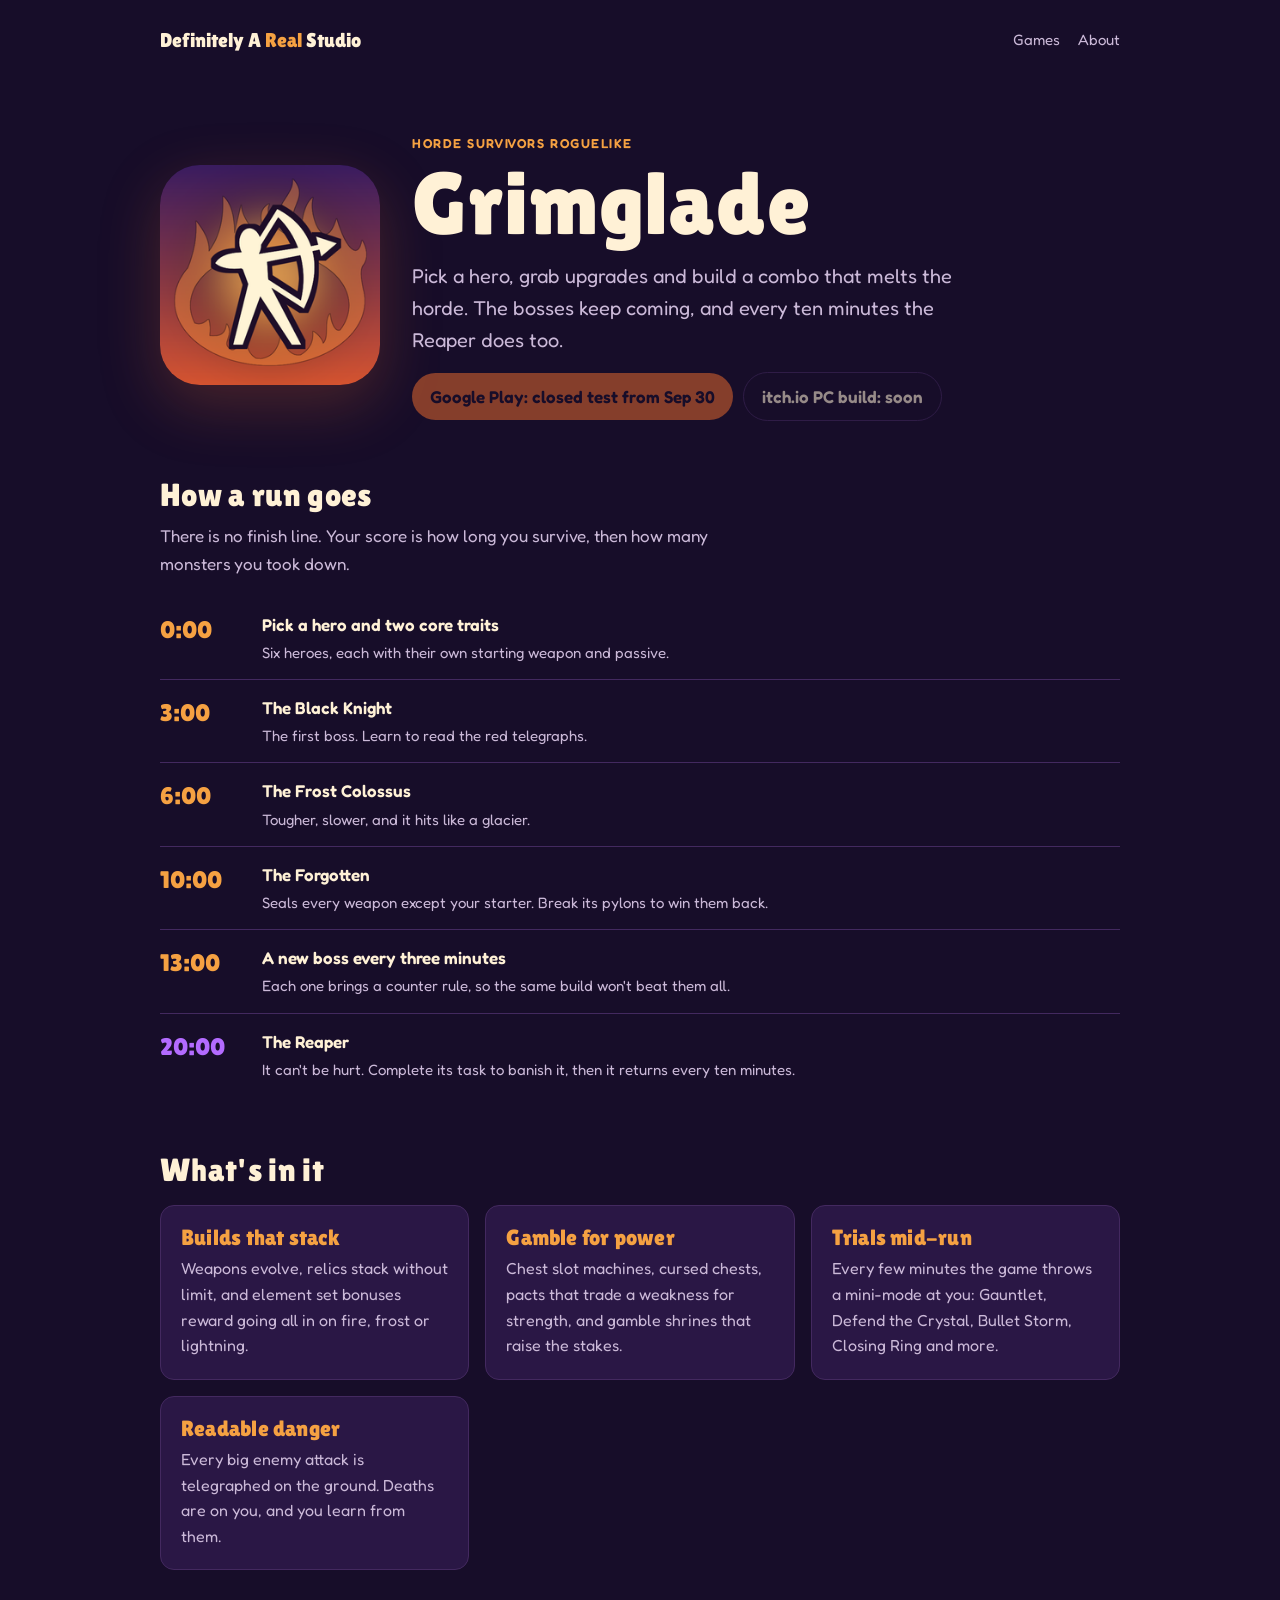
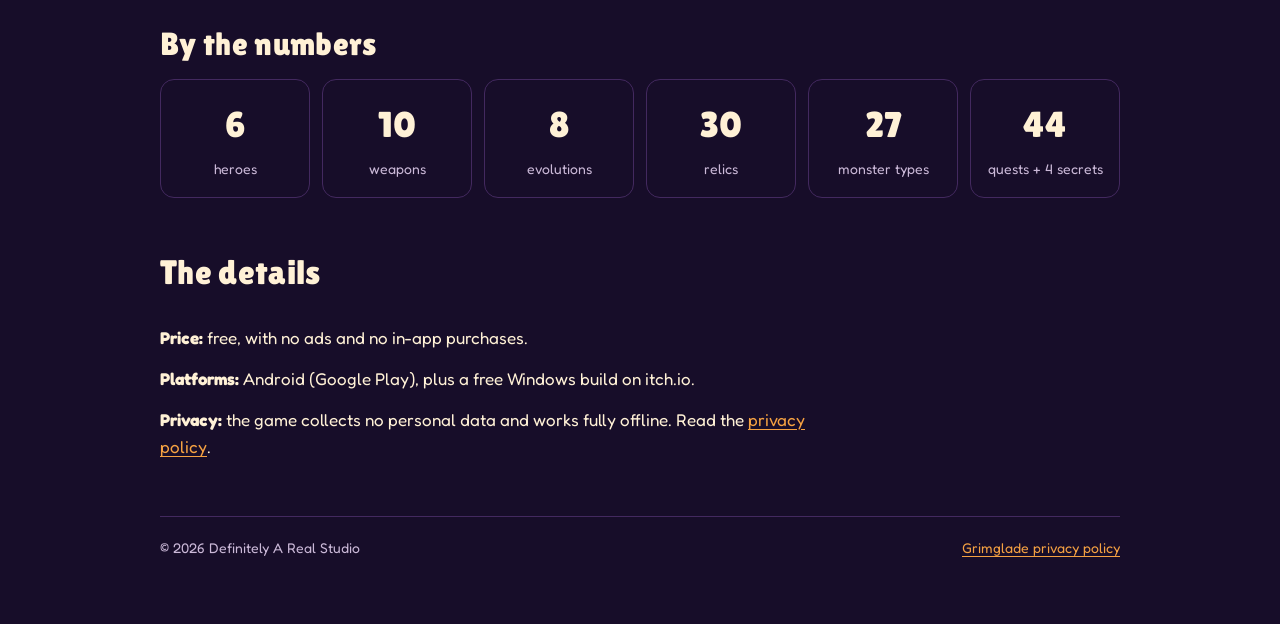
==== grimglade/index.html @ 6ee73f91 "Studio site: home, Grimglade page and privacy policy" ====
<!doctype html>
<html lang="en">
<head>
  <meta charset="utf-8">
  <meta name="viewport" content="width=device-width, initial-scale=1">
  <title>Grimglade</title>
  <meta name="description" content="Grimglade is a free horde survivors roguelike: build a combo, fight a boss every three minutes, and outlast the Reaper. Coming to Android.">
  <meta property="og:title" content="Grimglade">
  <meta property="og:description" content="Build a combo, fight a boss every three minutes, outlast the Reaper.">
  <meta property="og:image" content="https://definitelyagamestudio.github.io/assets/grimglade-icon-256.png">
  <link rel="icon" type="image/png" href="../assets/favicon.png">
  <link rel="preconnect" href="https://fonts.googleapis.com">
  <link rel="preconnect" href="https://fonts.gstatic.com" crossorigin>
  <link rel="stylesheet" href="https://fonts.googleapis.com/css2?family=Fredoka:wght@400;500;600&family=Lilita+One&display=swap">
  <link rel="stylesheet" href="../assets/style.css">
</head>
<body>
  <div class="page">
    <header class="site-head">
      <a class="wordmark" href="../">Definitely A <span>Real</span> Studio</a>
      <nav class="nav" aria-label="Main">
        <a href="../#games">Games</a>
        <a href="../#about">About</a>
      </nav>
    </header>

    <main class="stack">
      <section class="game-hero">
        <img src="../assets/grimglade-icon-256.png" alt="Grimglade app icon: an archer drawing a bow in front of flames" width="220" height="220">
        <div>
          <span class="eyebrow">Horde survivors roguelike</span>
          <h1>Grimglade</h1>
          <p class="pitch">Pick a hero, grab upgrades and build a combo that melts the horde. The bosses keep coming, and every ten minutes the Reaper does too.</p>
          <div class="buttons">
            <span class="button" aria-disabled="true">Google Play: closed test from Sep 30</span>
            <span class="button ghost" aria-disabled="true">itch.io PC build: soon</span>
          </div>
        </div>
      </section>

      <section aria-labelledby="run-title">
        <h2 id="run-title">How a run goes</h2>
        <p class="section-intro">There is no finish line. Your score is how long you survive, then how many monsters you took down.</p>
        <ol class="timeline">
          <li><time>0:00</time><div><strong>Pick a hero and two core traits</strong><span>Six heroes, each with their own starting weapon and passive.</span></div></li>
          <li><time>3:00</time><div><strong>The Black Knight</strong><span>The first boss. Learn to read the red telegraphs.</span></div></li>
          <li><time>6:00</time><div><strong>The Frost Colossus</strong><span>Tougher, slower, and it hits like a glacier.</span></div></li>
          <li><time>10:00</time><div><strong>The Forgotten</strong><span>Seals every weapon except your starter. Break its pylons to win them back.</span></div></li>
          <li><time>13:00</time><div><strong>A new boss every three minutes</strong><span>Each one brings a counter rule, so the same build won't beat them all.</span></div></li>
          <li class="reaper"><time>20:00</time><div><strong>The Reaper</strong><span>It can't be hurt. Complete its task to banish it, then it returns every ten minutes.</span></div></li>
        </ol>
      </section>

      <section aria-labelledby="features-title">
        <h2 id="features-title">What's in it</h2>
        <div class="features">
          <div class="feature"><h3>Builds that stack</h3><p>Weapons evolve, relics stack without limit, and element set bonuses reward going all in on fire, frost or lightning.</p></div>
          <div class="feature"><h3>Gamble for power</h3><p>Chest slot machines, cursed chests, pacts that trade a weakness for strength, and gamble shrines that raise the stakes.</p></div>
          <div class="feature"><h3>Trials mid-run</h3><p>Every few minutes the game throws a mini-mode at you: Gauntlet, Defend the Crystal, Bullet Storm, Closing Ring and more.</p></div>
          <div class="feature"><h3>Readable danger</h3><p>Every big enemy attack is telegraphed on the ground. Deaths are on you, and you learn from them.</p></div>
        </div>
      </section>

      <section aria-labelledby="counts-title">
        <h2 id="counts-title">By the numbers</h2>
        <div class="counts">
          <div class="count"><b>6</b><span>heroes</span></div>
          <div class="count"><b>10</b><span>weapons</span></div>
          <div class="count"><b>8</b><span>evolutions</span></div>
          <div class="count"><b>30</b><span>relics</span></div>
          <div class="count"><b>27</b><span>monster types</span></div>
          <div class="count"><b>44</b><span>quests + 4 secrets</span></div>
        </div>
      </section>

      <section class="about" aria-labelledby="facts-title">
        <h2 id="facts-title">The details</h2>
        <p><strong>Price:</strong> free, with no ads and no in-app purchases.</p>
        <p><strong>Platforms:</strong> Android (Google Play), plus a free Windows build on itch.io.</p>
        <p><strong>Privacy:</strong> the game collects no personal data and works fully offline. Read the <a href="privacy/">privacy policy</a>.</p>
      </section>
    </main>

    <footer class="site-foot">
      <span>© 2026 Definitely A Real Studio</span>
      <a href="privacy/">Grimglade privacy policy</a>
    </footer>
  </div>
</body>
</html>
---- assets/style.css ----
/* Definitely A Real Studio - shared styles. Colours come from the Grimglade key art. */
:root {
  --night: #170d29;
  --plum: #2a1745;
  --plum-line: #43295f;
  --ember: #e0662e;
  --flame: #f5a142;
  --bone: #fff1d6;
  --muted: #cbb9d8;
  --reaper: #b36bff;
  --radius: 14px;
  color-scheme: dark;
}

* { box-sizing: border-box; }

body {
  margin: 0;
  padding: 0 16px;
  background: var(--night);
  color: var(--bone);
  font: 17px/1.6 "Fredoka", "Trebuchet MS", system-ui, sans-serif;
}

a { color: var(--flame); text-underline-offset: 3px; }
a:hover { color: var(--bone); }
a:focus-visible, .button:focus-visible { outline: 3px solid var(--flame); outline-offset: 3px; }

h1, h2, h3 {
  font-family: "Lilita One", "Impact", system-ui, sans-serif;
  font-weight: 400;
  line-height: 1.1;
  letter-spacing: 0.01em;
  text-wrap: balance;
  margin: 0;
}

.page { max-width: 960px; margin: 0 auto; padding-block: 24px 64px; display: grid; gap: 56px; }
.stack { display: grid; gap: 56px; }

/* Header */
.site-head { display: flex; flex-wrap: wrap; align-items: center; justify-content: space-between; gap: 12px; }
.wordmark { font-family: "Lilita One", system-ui, sans-serif; font-size: 20px; color: var(--bone); text-decoration: none; }
.wordmark span { color: var(--flame); }
.nav { display: flex; gap: 18px; font-size: 15px; }
.nav a { color: var(--muted); text-decoration: none; }
.nav a:hover { color: var(--bone); }

/* Studio hero */
.hero { display: grid; gap: 16px; padding-top: 24px; }
.hero h1 { font-size: clamp(40px, 8vw, 76px); }
.hero h1 .fine { display: block; font-size: 0.42em; color: var(--muted); margin-top: 10px; font-family: "Fredoka", system-ui, sans-serif; font-weight: 500; letter-spacing: 0; }
.hero p { margin: 0; max-width: 60ch; color: var(--muted); font-size: 19px; }

.eyebrow { font-size: 13px; letter-spacing: 0.12em; text-transform: uppercase; color: var(--flame); font-weight: 600; }

/* Game card */
.games { display: grid; gap: 20px; }
.game-card {
  display: grid;
  grid-template-columns: 160px 1fr;
  gap: 24px;
  align-items: center;
  padding: 24px;
  border-radius: var(--radius);
  background: linear-gradient(135deg, var(--plum), #3b1d3d 60%, #5a2a26);
  border: 1px solid var(--plum-line);
  text-decoration: none;
  color: var(--bone);
  transition: transform 0.2s ease, border-color 0.2s ease;
}
.game-card:hover { transform: translateY(-3px); border-color: var(--ember); color: var(--bone); }
.game-card img { width: 160px; height: 160px; border-radius: 28px; display: block; }
.game-card h3 { font-size: 34px; }
.game-card p { margin: 6px 0 12px; color: var(--muted); }

.tags { display: flex; flex-wrap: wrap; gap: 8px; }
.tag { font-size: 13px; padding: 3px 10px; border-radius: 99px; background: rgba(255, 241, 214, 0.08); border: 1px solid var(--plum-line); color: var(--bone); }
.tag.status { background: rgba(245, 161, 66, 0.15); border-color: rgba(245, 161, 66, 0.5); color: var(--flame); }

/* About */
.about { display: grid; gap: 14px; max-width: 65ch; }
.about h2 { font-size: 34px; }
.about p { margin: 0; }

/* Game page */
.game-hero { display: grid; grid-template-columns: 220px 1fr; gap: 32px; align-items: center; padding-top: 16px; }
.game-hero img { width: 220px; height: 220px; border-radius: 40px; box-shadow: 0 20px 60px rgba(224, 102, 46, 0.25); }
.game-hero h1 { font-size: clamp(48px, 9vw, 88px); }
.game-hero .pitch { font-size: 20px; color: var(--muted); margin: 8px 0 16px; max-width: 48ch; }
.buttons { display: flex; flex-wrap: wrap; gap: 10px; align-items: center; }
.button {
  display: inline-block; padding: 10px 18px; border-radius: 99px; font-weight: 600; text-decoration: none;
  background: var(--ember); color: var(--night);
}
.button.ghost { background: transparent; color: var(--bone); border: 1px solid var(--plum-line); }
.button[aria-disabled="true"] { opacity: 0.55; pointer-events: none; }

section h2 { font-size: 32px; margin-bottom: 18px; }
.section-intro { margin: -8px 0 20px; color: var(--muted); max-width: 60ch; }

/* The run timeline: a real sequence, so it is drawn as one */
.timeline { list-style: none; margin: 0; padding: 0; display: grid; gap: 0; }
.timeline li { display: grid; grid-template-columns: 84px 1fr; gap: 18px; padding: 14px 0; border-top: 1px solid var(--plum-line); }
.timeline li:first-child { border-top: 0; }
.timeline time { font-family: "Lilita One", system-ui, sans-serif; font-size: 24px; color: var(--flame); font-variant-numeric: tabular-nums; }
.timeline li.reaper time { color: var(--reaper); }
.timeline strong { display: block; font-weight: 600; }
.timeline span { color: var(--muted); font-size: 15px; }

.features { display: grid; grid-template-columns: repeat(auto-fit, minmax(240px, 1fr)); gap: 16px; }
.feature { padding: 20px; border-radius: var(--radius); background: var(--plum); border: 1px solid var(--plum-line); }
.feature h3 { font-size: 22px; margin-bottom: 6px; color: var(--flame); }
.feature p { margin: 0; color: var(--muted); font-size: 16px; }

.counts { display: grid; grid-template-columns: repeat(auto-fit, minmax(130px, 1fr)); gap: 12px; }
.count { padding: 16px; border-radius: var(--radius); border: 1px solid var(--plum-line); text-align: center; }
.count b { display: block; font-family: "Lilita One", system-ui, sans-serif; font-size: 36px; font-weight: 400; color: var(--bone); font-variant-numeric: tabular-nums; }
.count span { color: var(--muted); font-size: 14px; }

/* Long-form text (privacy policy) */
.prose { max-width: 68ch; display: grid; gap: 14px; }
.prose h1 { font-size: clamp(36px, 6vw, 52px); }
.prose h2 { font-size: 24px; margin-top: 18px; }
.prose p, .prose ul { margin: 0; }
.prose li + li { margin-top: 6px; }
.prose .updated { color: var(--muted); }

.site-foot { border-top: 1px solid var(--plum-line); padding-top: 20px; color: var(--muted); font-size: 14px; display: flex; flex-wrap: wrap; gap: 8px 20px; justify-content: space-between; }

@media (max-width: 640px) {
  body { font-size: 16px; }
  .game-card { grid-template-columns: 1fr; }
  .game-card img { width: 120px; height: 120px; border-radius: 22px; }
  .game-hero { grid-template-columns: 1fr; }
  .game-hero img { width: 150px; height: 150px; border-radius: 30px; }
  .timeline li { grid-template-columns: 64px 1fr; }
}

@media (prefers-reduced-motion: reduce) {
  .game-card { transition: none; }
  .game-card:hover { transform: none; }
}
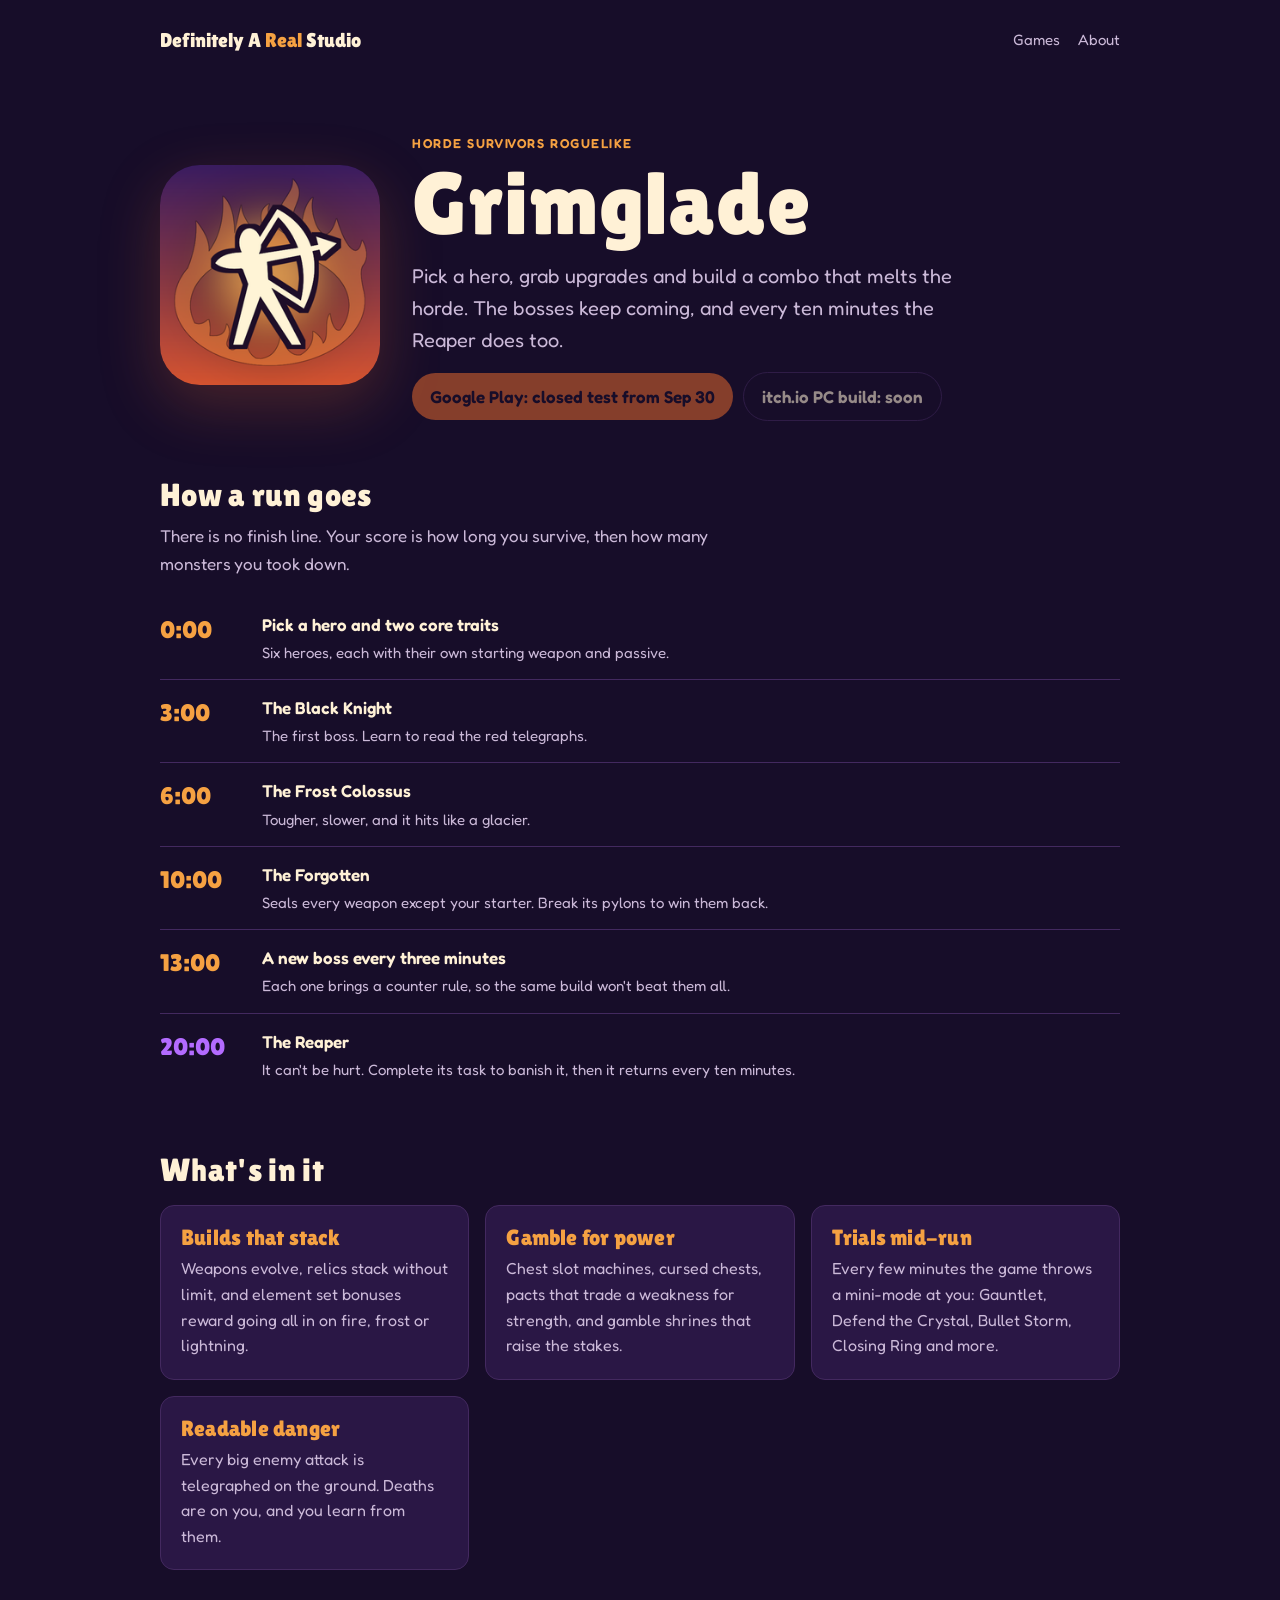
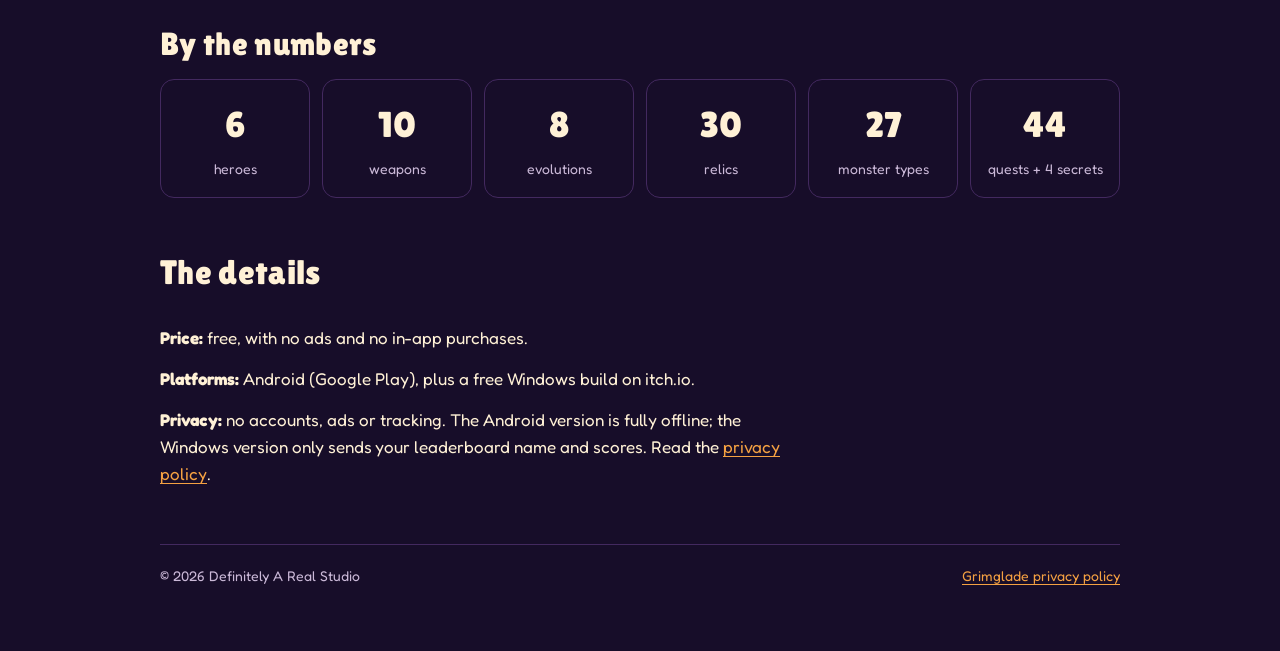
==== commit 9c8e22c1: "Privacy policy: Windows online leaderboard (SilentWolf)" ====
--- a/grimglade/index.html
+++ b/grimglade/index.html
@@ -77,7 +77,7 @@
         <h2 id="facts-title">The details</h2>
         <p><strong>Price:</strong> free, with no ads and no in-app purchases.</p>
         <p><strong>Platforms:</strong> Android (Google Play), plus a free Windows build on itch.io.</p>
-        <p><strong>Privacy:</strong> the game collects no personal data and works fully offline. Read the <a href="privacy/">privacy policy</a>.</p>
+        <p><strong>Privacy:</strong> no accounts, ads or tracking. The Android version is fully offline; the Windows version only sends your leaderboard name and scores. Read the <a href="privacy/">privacy policy</a>.</p>
       </section>
     </main>
 
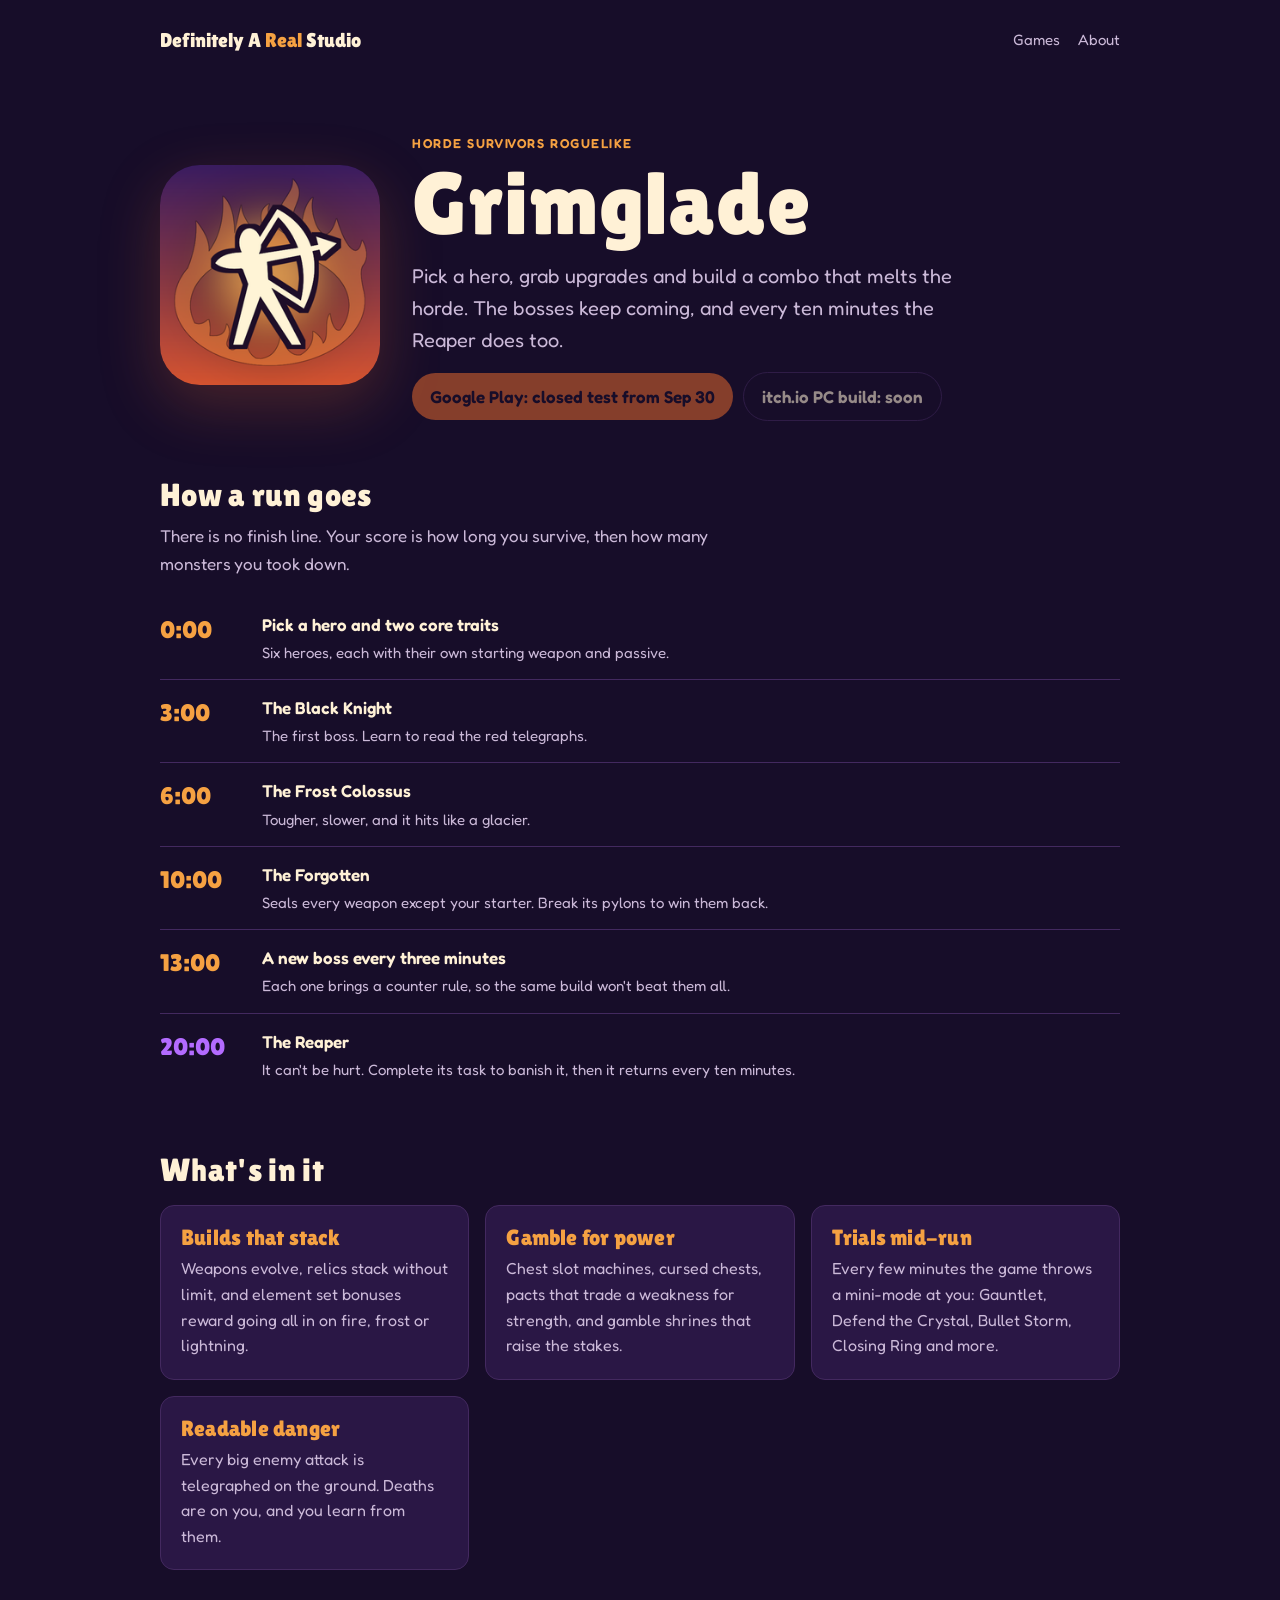
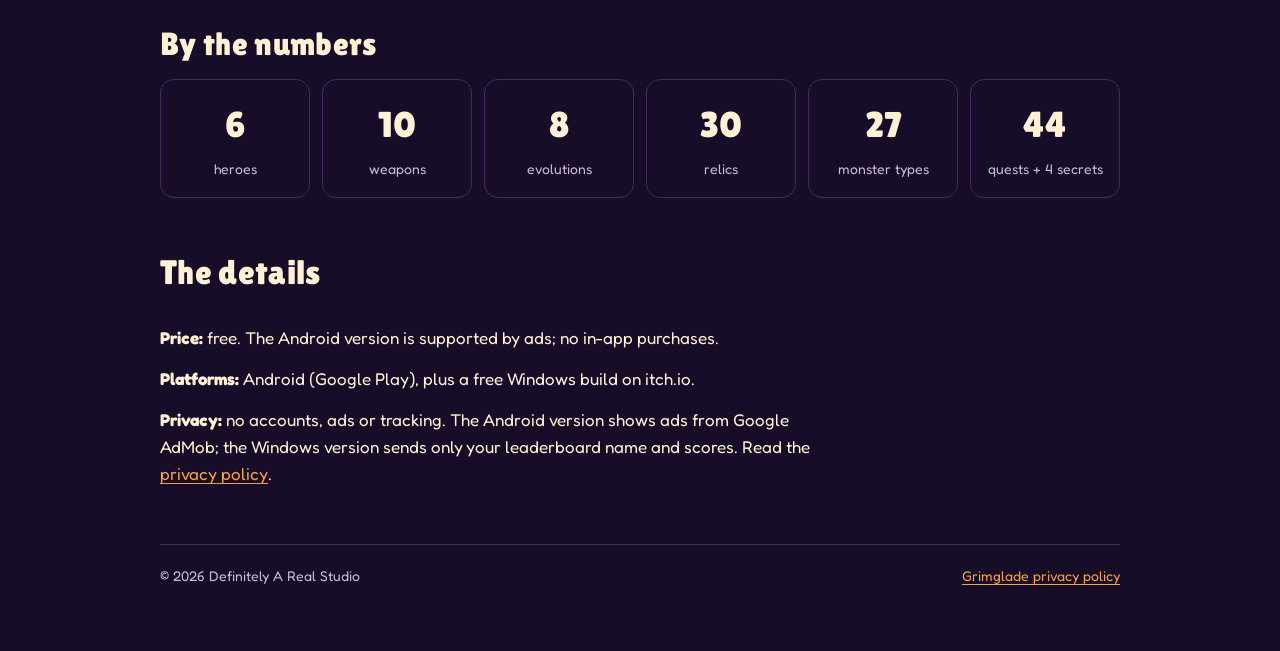
==== commit 8629c4d1: "Privacy policy: AdMob ads on Android, contact email" ====
--- a/grimglade/index.html
+++ b/grimglade/index.html
@@ -75,9 +75,9 @@
 
       <section class="about" aria-labelledby="facts-title">
         <h2 id="facts-title">The details</h2>
-        <p><strong>Price:</strong> free, with no ads and no in-app purchases.</p>
+        <p><strong>Price:</strong> free. The Android version is supported by ads; no in-app purchases.</p>
         <p><strong>Platforms:</strong> Android (Google Play), plus a free Windows build on itch.io.</p>
-        <p><strong>Privacy:</strong> no accounts, ads or tracking. The Android version is fully offline; the Windows version only sends your leaderboard name and scores. Read the <a href="privacy/">privacy policy</a>.</p>
+        <p><strong>Privacy:</strong> no accounts, ads or tracking. The Android version shows ads from Google AdMob; the Windows version sends only your leaderboard name and scores. Read the <a href="privacy/">privacy policy</a>.</p>
       </section>
     </main>
 
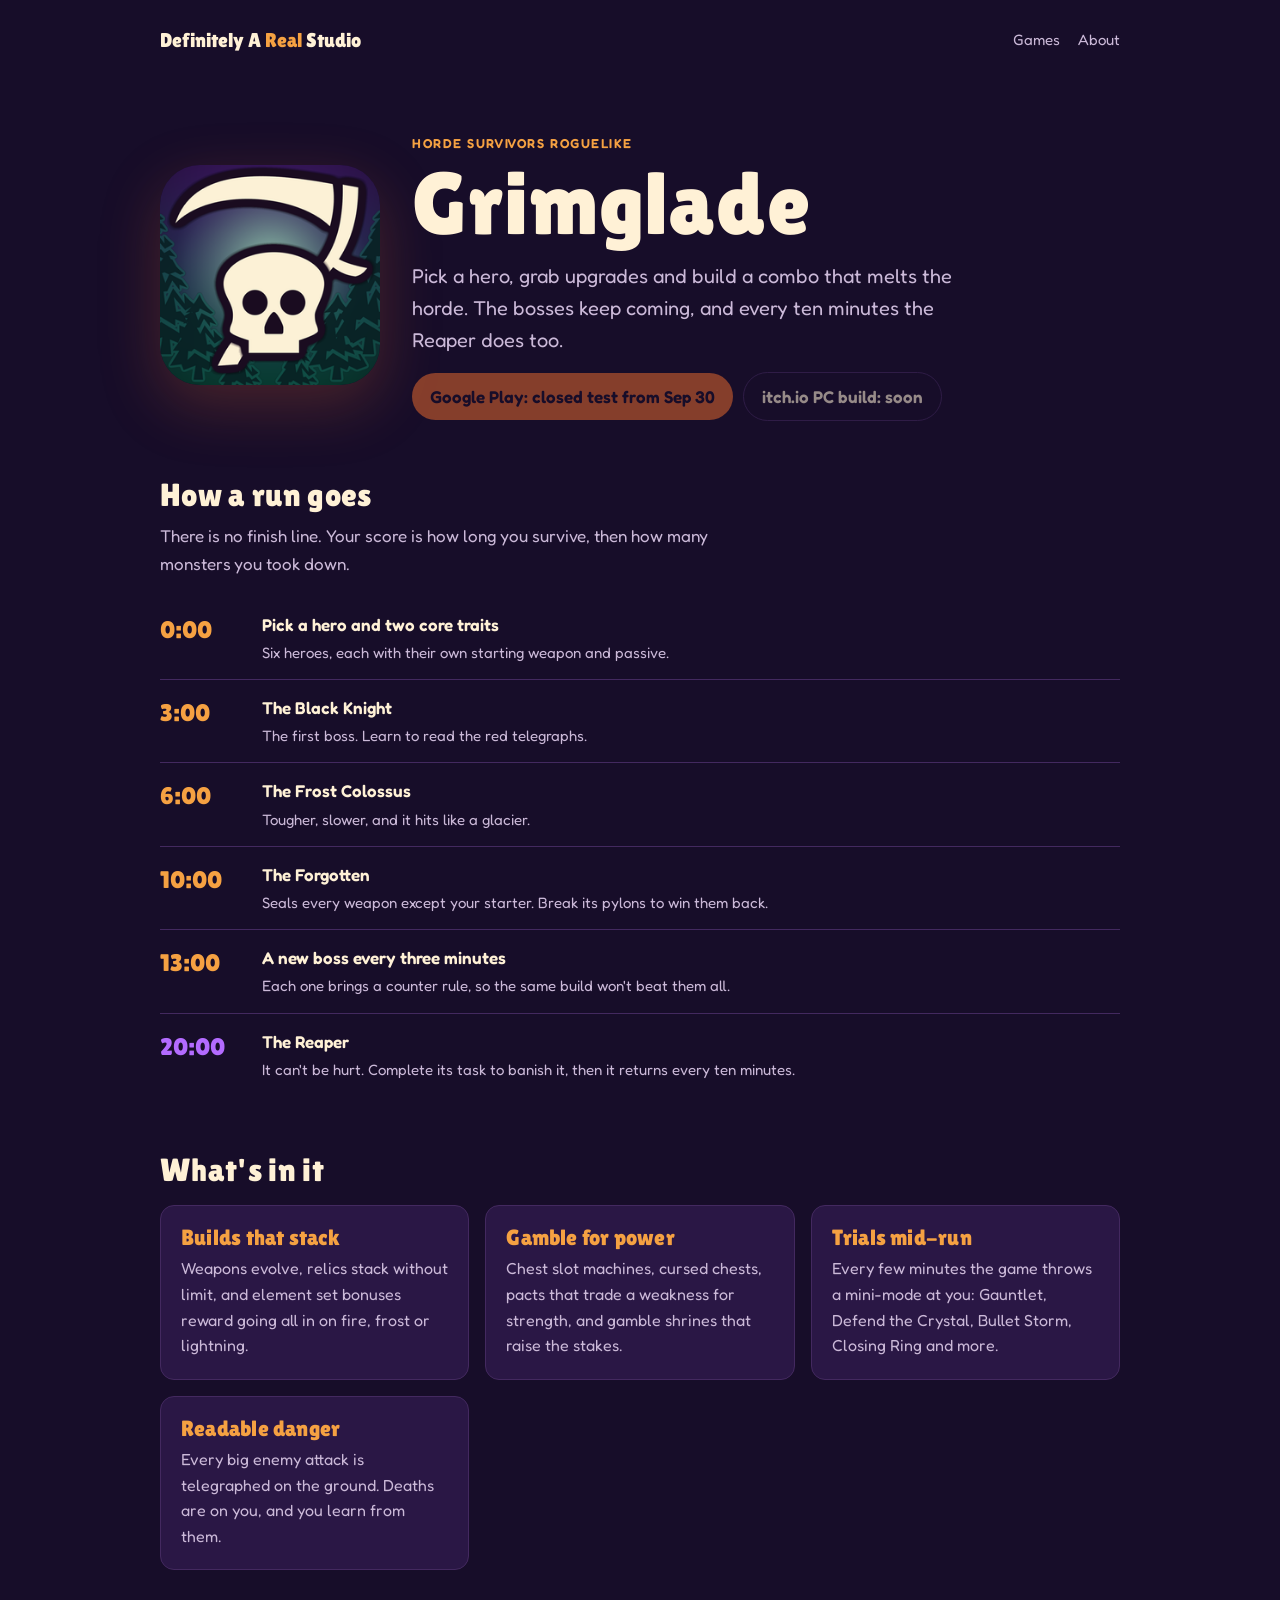
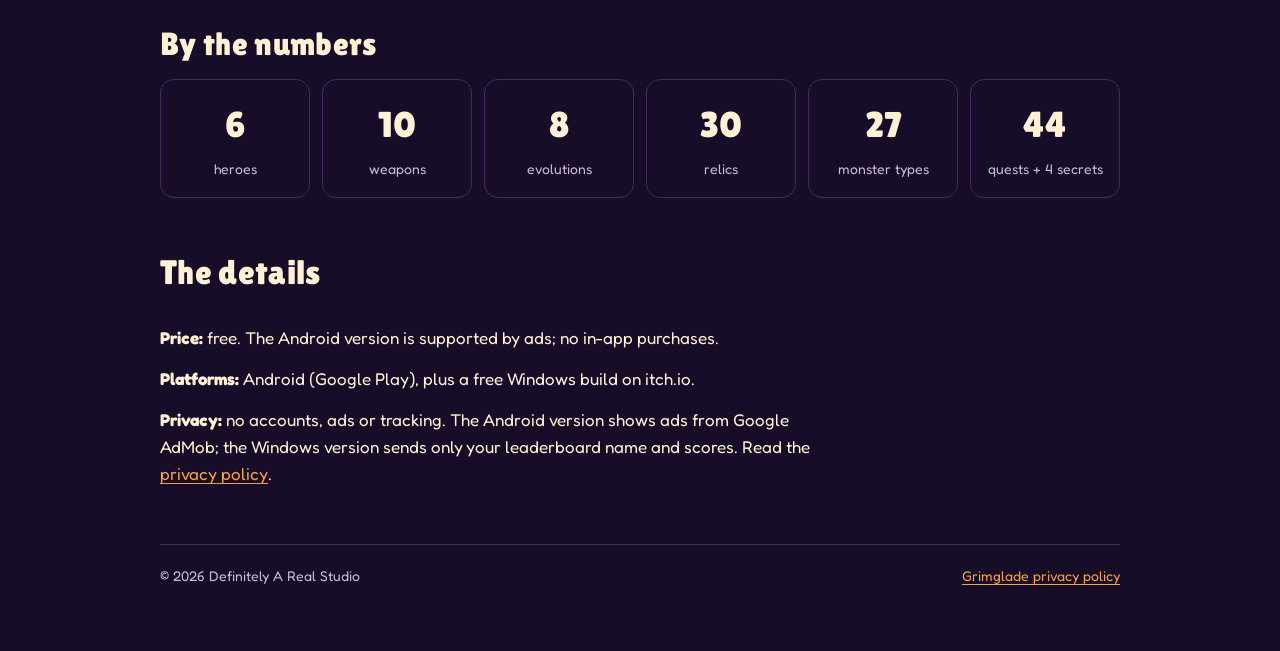
==== commit 98ffabf7: "New Grimglade icon" ====
--- a/grimglade/index.html
+++ b/grimglade/index.html
@@ -26,7 +26,7 @@
 
     <main class="stack">
       <section class="game-hero">
-        <img src="../assets/grimglade-icon-256.png" alt="Grimglade app icon: an archer drawing a bow in front of flames" width="220" height="220">
+        <img src="../assets/grimglade-icon-256.png" alt="Grimglade app icon: a skull and scythe over a dark forest glade" width="220" height="220">
         <div>
           <span class="eyebrow">Horde survivors roguelike</span>
           <h1>Grimglade</h1>
